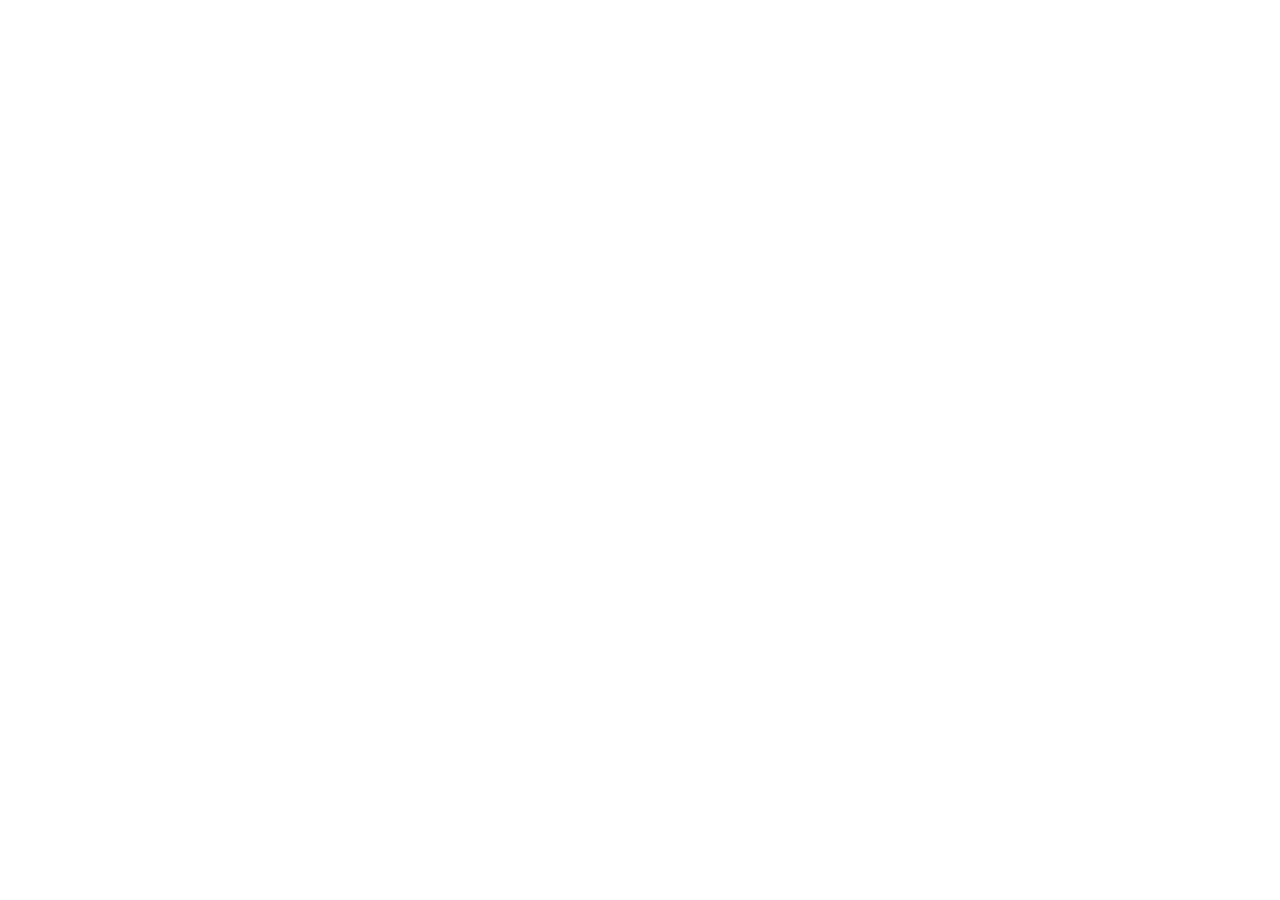
==== index.html @ 175898e0 "Add files via upload" ====
<!DOCTYPE html>
<html lang="en">
<head>
    <meta charset="UTF-8">
    <meta name="viewport" content="width=device-width, initial-scale=1.0">
    <title>Document</title>
    <link rel="stylesheet" href="styles.css">
</head>
<body>
    

    <div class="container">
    <div class="header" >
         <h1><title></h1>
    </div>
    <div class="sidebar">
        <h2>sidebar</h2>
        <ul>
            <li>link1</li>
            <li>link2</li>
        </ul>
    </div>
    <div class="main-content">
        <h2>main content</h2>
        <p>this is the main content</p>
    </div>
    <div class="footer">
        &copy;<a href="httpsbişibişi.com" target="_blank">benim web sitem</a>
    </div>

</body>
</html>
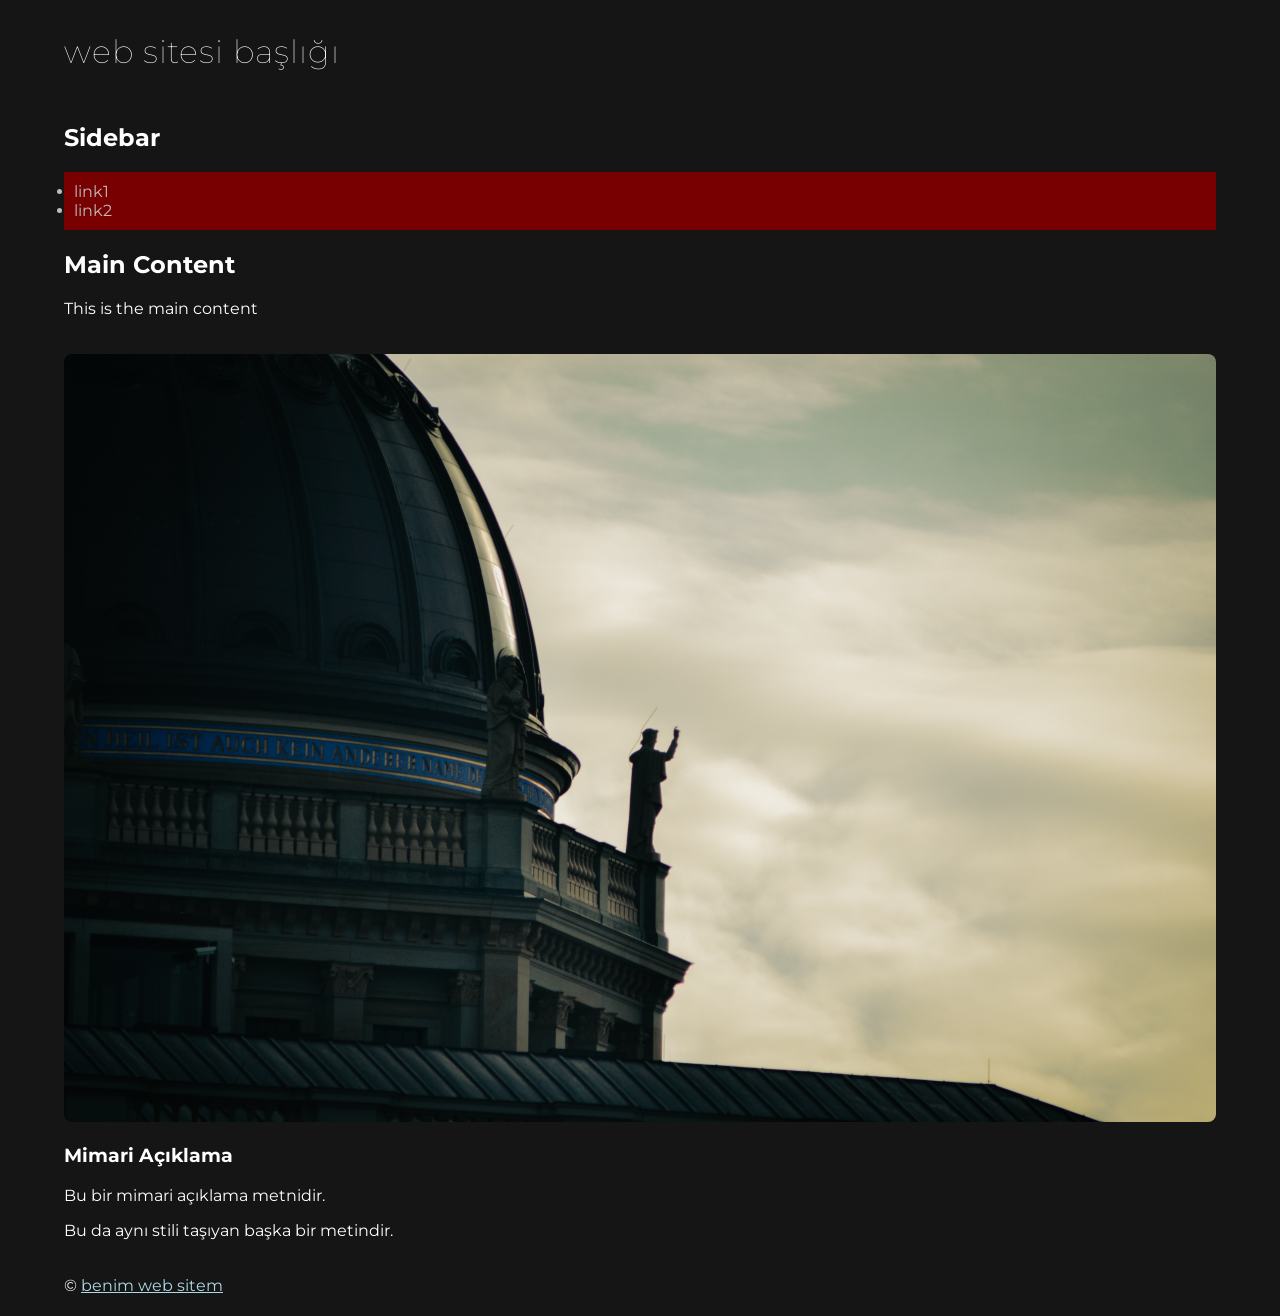
==== commit febefea1: "Add files via upload" ====
--- a/index.html
+++ b/index.html
@@ -3,30 +3,54 @@
 <head>
     <meta charset="UTF-8">
     <meta name="viewport" content="width=device-width, initial-scale=1.0">
-    <title>Document</title>
+    <title>koralp.exe</title>
     <link rel="stylesheet" href="styles.css">
+    <link rel="preconnect" href="https://fonts.googleapis.com">
+<link rel="preconnect" href="https://fonts.gstatic.com" crossorigin>
+<link href="https://fonts.googleapis.com/css2?family=Montserrat:ital,wght@0,100..900;1,100..900&display=swap" rel="stylesheet">
+<link rel="icon" type="image/png" href="favicon.png">
+
 </head>
 <body>
+    <div class="container">
+        <div class="header">
+             <h1>web sitesi başlığı</h1>
+        </div>
+        
+        <div class="sidebar">
+            <h2>Sidebar</h2>
+            <ul>
+                <li>link1</li>
+                <li>link2</li>
+            </ul>
+        </div>
+
+        <div class="main-content">
+            <h2>Main Content</h2>
+            <p>This is the main content</p>
+              
     
+    <img src="berlin.JPG" alt="berlin 2025" class="site-img">
 
-    <div class="container">
-    <div class="header" >
-         <h1><title></h1>
-    </div>
-    <div class="sidebar">
-        <h2>sidebar</h2>
-        <ul>
-            <li>link1</li>
-            <li>link2</li>
-        </ul>
-    </div>
-    <div class="main-content">
-        <h2>main content</h2>
-        <p>this is the main content</p>
-    </div>
-    <div class="footer">
-        &copy;<a href="httpsbişibişi.com" target="_blank">benim web sitem</a>
-    </div>
+         <h3>Mimari Açıklama</h3>
+                <p class="mimari-not">Bu bir mimari açıklama metnidir.</p>
+                <p class="mimari-not">Bu da aynı stili taşıyan başka bir metindir.</p>
 
+        </div>
+
+        <div class="footer">
+            &copy; <a href="https://example.com" target="_blank" style="color: lightblue;">benim web sitem</a>
+        </div>
+        <script>
+        window.onscroll = function() {
+            const header = document.querySelector('.header');
+            if (window.scrollY > 50) { // 50px aşağı inince aktif olur
+                header.classList.add('scrolled');
+            } else {
+                header.classList.remove('scrolled');
+            }
+        };
+    </script>
 </body>
+    </div> </body>
 </html>
--- a/styles.css
+++ b/styles.css
@@ -0,0 +1,53 @@
+/* Genel Sayfa Ayarları */
+body {
+    width: 90%;
+    margin: 0 auto;
+    background-color: rgb(21, 21, 21);
+    color: white; 
+    padding: 1px;
+    font-family: "Montserrat", sans-serif; 
+}
+
+/* Başlık Ayarları - Body dışına, ayrı bir blok olarak yazılmalı */
+
+.header {
+    position: sticky;
+    top: 0;
+    z-index: 1000; /* her şeyin üstünde olmasını sağlıyor */
+    background-color: rgb(21, 21, 21);
+    padding: 10px 0; /* başlığı takip eden arka plandır. İlk değer (10px) üst ve alt boşluğu, ikinci değer (0) yanları belirler */
+}  
+
+.header.scrolled {
+    background-color: rgba(21, 21, 21, 0.6); /* Kaydırınca %60 saydamlık */
+    padding: 10px 0; /* Kaydırınca başlık alanı daralır */
+    backdrop-filter: blur(8px); /* Arkadaki içeriği bulanıklaştırır */
+}
+
+h1 {
+    font-family: "Montserrat", sans-serif;
+    font-weight: 100; 
+    text-transform: lowercase; 
+    letter-spacing: 1px;
+    
+}
+
+/* Liste Ayarları */
+ul { 
+    background-color: rgb(121, 0, 0);
+    color: rgb(188, 188, 188);
+    padding: 10px;
+}
+
+/* Alt Kısım */
+.footer {
+    clear: both; 
+    padding: 20px 0;
+}
+
+.site-img {
+    max-width: 100%; /* Fotoğrafın bulunduğu kutudan taşmasını engeller */
+    height: auto;    /* Oranları korur */
+    margin-top: 20px;
+    border-radius: 8px; /* Köşeleri hafifçe yuvarlar */
+}
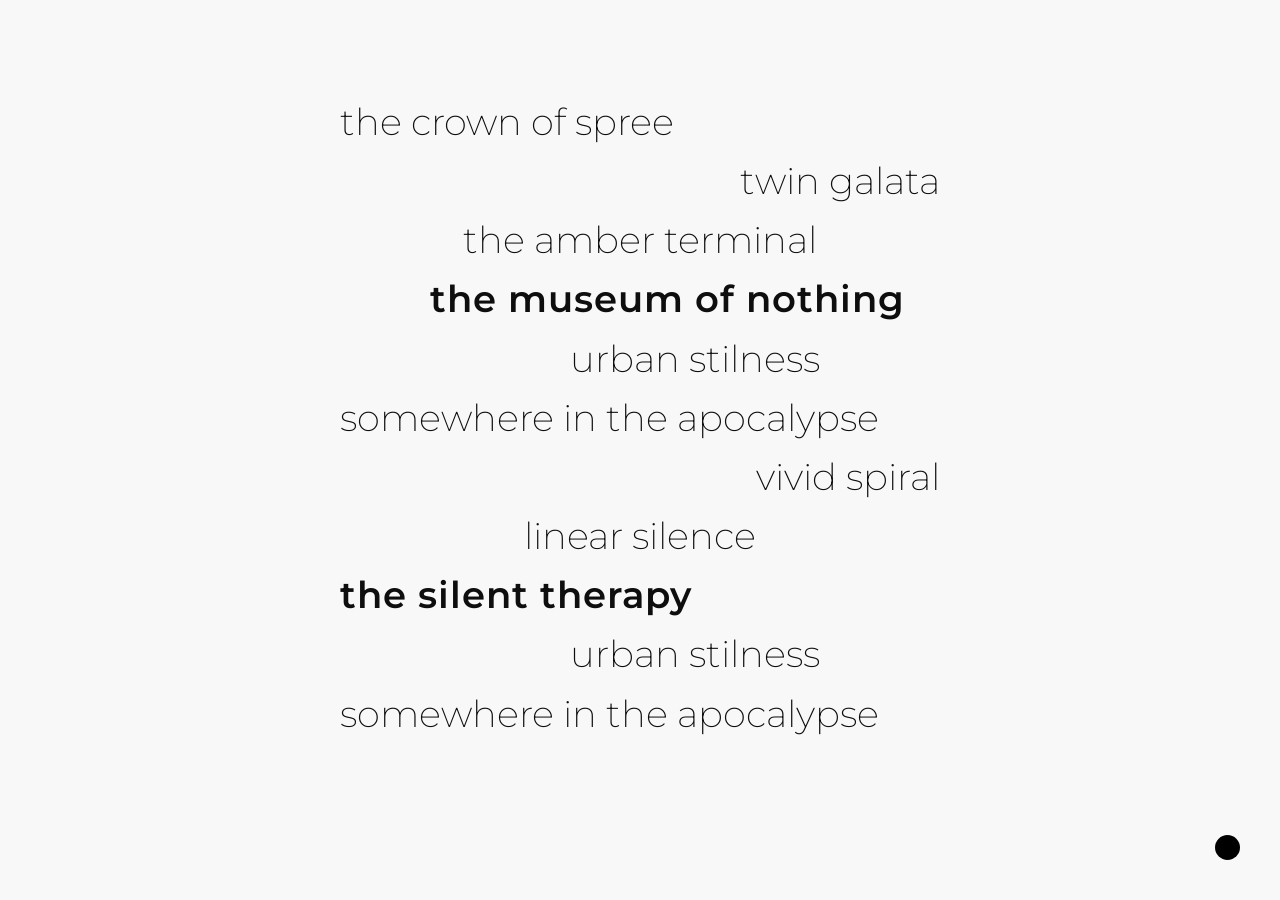
==== commit db054780: "Add files via upload" ====
--- a/index.html
+++ b/index.html
@@ -1,56 +1,85 @@
 <!DOCTYPE html>
-<html lang="en">
+<html lang="tr">
 <head>
     <meta charset="UTF-8">
     <meta name="viewport" content="width=device-width, initial-scale=1.0">
-    <title>koralp.exe</title>
+    <title>koralp</title>
     <link rel="stylesheet" href="styles.css">
     <link rel="preconnect" href="https://fonts.googleapis.com">
-<link rel="preconnect" href="https://fonts.gstatic.com" crossorigin>
-<link href="https://fonts.googleapis.com/css2?family=Montserrat:ital,wght@0,100..900;1,100..900&display=swap" rel="stylesheet">
-<link rel="icon" type="image/png" href="favicon.png">
-
+    <link rel="preconnect" href="https://fonts.gstatic.com" crossorigin>
+    <link href="https://fonts.googleapis.com/css2?family=Montserrat:wght@200;600;800&display=swap" rel="stylesheet">
+    <link rel="icon" type="image/png" href="favicon.png">
 </head>
 <body>
-    <div class="container">
-        <div class="header">
-             <h1>web sitesi başlığı</h1>
+
+    <div class="composition">
+        <p class="pos-left thin" onclick="openImage('berlin.JPG', 'berlin, germany', '2025')">the crown of spree</p>
+        <p class="pos-right thin" onclick="openImage('almostvertical.JPG', 'istanbul, türkiye', '2026')">twin galata</p>
+        <p class="pos-center thin" onclick="openImage('theamberterminal.jpg', 'prague, czechia', '2025')">the amber terminal</p>
+        
+        <p class="pos-indent-1 bold" onclick="openProject(['p4.jpg', 'p7.jpg'], 'the museum of nothing')">the museum of nothing</p>
+    
+        <p class="pos-indent-2 thin" onclick="openImage('urbanstilness.JPG', 'prague, czechia', '2025')">urban stilness</p>
+        <p class="pos-left thin" onclick="openImage('somewhereintheapocalypse.JPG', 'seattle, united states', '2024')">somewhere in the apocalypse</p>
+        <p class="pos-right thin" onclick="openImage('vividspiral.JPG', 'eskişehir, türkiye', '2024')">vivid spiral</p>
+        <p class="pos-center thin" onclick="openImage('linearsilence.JPG', 'seattle, united states', '2024')">linear silence</p>
+
+        <p class="pos-left-1 bold" onclick="openProject(['p4.jpg', 'p7.jpg'], 'the silent therapy')">the silent therapy</p>
+
+        <p class="pos-indent-2 thin" onclick="openImage('urbanstilness.JPG', 'prague, czechia', '2025')">urban stilness</p>
+        <p class="pos-left thin" onclick="openImage('somewhereintheapocalypse.JPG', 'seattle, united states', '2024')">somewhere in the apocalypse</p>
+
+
+    </div>
+
+    <div id="image-overlay" class="overlay" onclick="closeElement(event, 'image-overlay')"></div>
+
+    <div class="dot-trigger" onclick="openPopup()"></div>
+
+    <div id="contact-popup" class="overlay" onclick="closeElement(event, 'contact-popup')">
+        <div class="popup-content">
+            <h3>contact</h3>
+            <p>koralp öztekin</p>
+            <p><a href="mailto:koralpoz@gmail.com">koralpoz@gmail.com</a></p>
         </div>
-        
-        <div class="sidebar">
-            <h2>Sidebar</h2>
-            <ul>
-                <li>link1</li>
-                <li>link2</li>
-            </ul>
-        </div>
+    </div>
 
-        <div class="main-content">
-            <h2>Main Content</h2>
-            <p>This is the main content</p>
-              
-    
-    <img src="berlin.JPG" alt="berlin 2025" class="site-img">
+    <script>
+        function openImage(imgSrc, location, date) {
+            const overlay = document.getElementById('image-overlay');
+            overlay.innerHTML = `
+                <div class="image-wrapper">
+                    <img src="${imgSrc}" id="expanded-img" alt="proje">
+                    <div id="image-info"><i>${location} — ${date}</i></div>
+                </div>
+            `;
+            overlay.style.display = 'flex';
+            document.body.style.overflow = 'hidden';
+        }
 
-         <h3>Mimari Açıklama</h3>
-                <p class="mimari-not">Bu bir mimari açıklama metnidir.</p>
-                <p class="mimari-not">Bu da aynı stili taşıyan başka bir metindir.</p>
+        function openProject(images, title) {
+            const overlay = document.getElementById('image-overlay');
+            overlay.innerHTML = `
+                <div class="project-gallery">
+                    <div class="project-info"><h2>${title}</h2></div>
+                    ${images.map(src => `<img src="${src}">`).join('')}
+                </div>`;
+            overlay.style.display = 'flex';
+            document.body.style.overflow = 'hidden';
+        }
 
-        </div>
+        function openPopup() {
+            document.getElementById('contact-popup').style.display = 'flex';
+        }
 
-        <div class="footer">
-            &copy; <a href="https://example.com" target="_blank" style="color: lightblue;">benim web sitem</a>
-        </div>
-        <script>
-        window.onscroll = function() {
-            const header = document.querySelector('.header');
-            if (window.scrollY > 50) { // 50px aşağı inince aktif olur
-                header.classList.add('scrolled');
-            } else {
-                header.classList.remove('scrolled');
+        function closeElement(event, elementId) {
+            if (event.target.id === elementId || event.target.className === 'project-gallery' || event.target.className === 'image-wrapper') {
+                const overlay = document.getElementById(elementId);
+                overlay.style.display = 'none';
+                document.body.style.overflow = 'auto';
+                overlay.innerHTML = '';
             }
-        };
+        }
     </script>
 </body>
-    </div> </body>
 </html>
--- a/styles.css
+++ b/styles.css
@@ -1,53 +1,163 @@
-/* Genel Sayfa Ayarları */
 body {
-    width: 90%;
-    margin: 0 auto;
-    background-color: rgb(21, 21, 21);
-    color: white; 
-    padding: 1px;
-    font-family: "Montserrat", sans-serif; 
+    background-color: rgb(248, 248, 248);
+    color: rgb(14, 14, 14);
+    font-family: 'Montserrat', sans-serif;
+    margin: 0;
+    overflow-x: hidden;
 }
 
-/* Başlık Ayarları - Body dışına, ayrı bir blok olarak yazılmalı */
-
-.header {
-    position: sticky;
-    top: 0;
-    z-index: 1000; /* her şeyin üstünde olmasını sağlıyor */
-    background-color: rgb(21, 21, 21);
-    padding: 10px 0; /* başlığı takip eden arka plandır. İlk değer (10px) üst ve alt boşluğu, ikinci değer (0) yanları belirler */
-}  
-
-.header.scrolled {
-    background-color: rgba(21, 21, 21, 0.6); /* Kaydırınca %60 saydamlık */
-    padding: 10px 0; /* Kaydırınca başlık alanı daralır */
-    backdrop-filter: blur(8px); /* Arkadaki içeriği bulanıklaştırır */
+.composition {
+    max-width: 600px; 
+    margin: 100px auto; 
+    display: flex;
+    flex-direction: column;
+    gap: 15px;
 }
 
-h1 {
-    font-family: "Montserrat", sans-serif;
-    font-weight: 100; 
-    text-transform: lowercase; 
-    letter-spacing: 1px;
-    
+.composition p {
+    font-size: 2.3rem;
+    cursor: pointer;
+    margin: 0;
+    line-height: 1.2;
+    transition: opacity 0.3s ease;
 }
 
-/* Liste Ayarları */
-ul { 
-    background-color: rgb(121, 0, 0);
-    color: rgb(188, 188, 188);
-    padding: 10px;
+.thin { 
+    font-weight: 200; 
+    text-transform: lowercase; 
 }
 
-/* Alt Kısım */
-.footer {
-    clear: both; 
-    padding: 20px 0;
+.bold { 
+    font-weight: 600; 
+    text-transform: lowercase; 
+    letter-spacing: 1px; 
 }
 
-.site-img {
-    max-width: 100%; /* Fotoğrafın bulunduğu kutudan taşmasını engeller */
-    height: auto;    /* Oranları korur */
-    margin-top: 20px;
-    border-radius: 8px; /* Köşeleri hafifçe yuvarlar */
+.pos-left { text-align: left; }
+.pos-right { text-align: right; }
+.pos-center { text-align: center; }
+.pos-indent-1 { padding-left: 15%; text-align: left; }
+.pos-indent-2 { padding-right: 20%; text-align: right; }
+
+.composition p:hover {
+    opacity: 0.5;
+}
+
+.overlay {
+    display: none;
+    position: fixed;
+    top: 0;
+    left: 0;
+    width: 100%;
+    height: 100%;
+    background-color: rgba(255, 255, 255, 0.98);
+    z-index: 5000;
+    justify-content: center;
+    align-items: center;
+    cursor: url('https://img.icons8.com/ios-glyphs/24/000000/multiply.png') 12 12, auto;
+}
+
+.image-wrapper {
+    display: inline-flex;
+    flex-direction: column;
+    align-items: flex-start;
+    max-width: 85%;
+}
+
+#expanded-img {
+    max-height: 80vh;
+    width: auto;
+    display: block;
+    cursor: default;
+}
+
+#image-info {
+    margin-top: 15px;
+    font-weight: 400;
+    font-size: 0.8rem;
+    letter-spacing: 1px;
+    color: #141414;
+    text-align: left;
+    cursor: default;
+}
+
+.project-gallery {
+    display: flex;
+    flex-direction: column;
+    align-items: center;
+    gap: 80px;
+    width: 100%;
+    height: 100%;
+    overflow-y: auto;
+    padding: 100px 0;
+    cursor: url('https://img.icons8.com/ios-glyphs/24/000000/multiply.png') 12 12, auto;
+}
+
+.project-gallery img {
+    max-width: 70%;
+    height: auto;
+    cursor: default;
+}
+
+.project-info h2 {
+    font-weight: 600;
+    text-transform: lowercase;
+    letter-spacing: 1px;
+    margin-bottom: 20px;
+}
+
+.popup-content {
+    border: 1px solid black;
+    background-color: white;
+    cursor: default;
+    text-align: center;
+    width: 400px;
+    min-height: 250px;
+    padding: 80px;
+    display: flex;
+    flex-direction: column;
+    justify-content: center;
+    align-items: center;
+    gap: 20px;
+}
+
+.popup-content h3 {
+    font-size: 2.4rem;       
+    font-weight: 700;     
+    text-transform: uppercase;
+    margin: 0;
+    letter-spacing: 5px;
+}
+
+.popup-content p {
+    font-size: 1.5rem;     
+    font-weight: 200;    
+    margin: 0;
+    letter-spacing: 2px;
+}
+
+.popup-content p a {
+    color: black;
+    text-decoration: none;
+    transition: opacity 0.3s;
+}
+
+.popup-content p a:hover {
+    opacity: 0.5;
+}
+
+.dot-trigger {
+    position: fixed;
+    bottom: 40px;
+    right: 40px;
+    width: 25px; 
+    height: 25px;
+    background-color: black;
+    border-radius: 50%;
+    cursor: pointer;
+    transition: transform 0.2s ease;
+}
+
+.dot-trigger:hover {
+    transform: scale(1.1);
 }
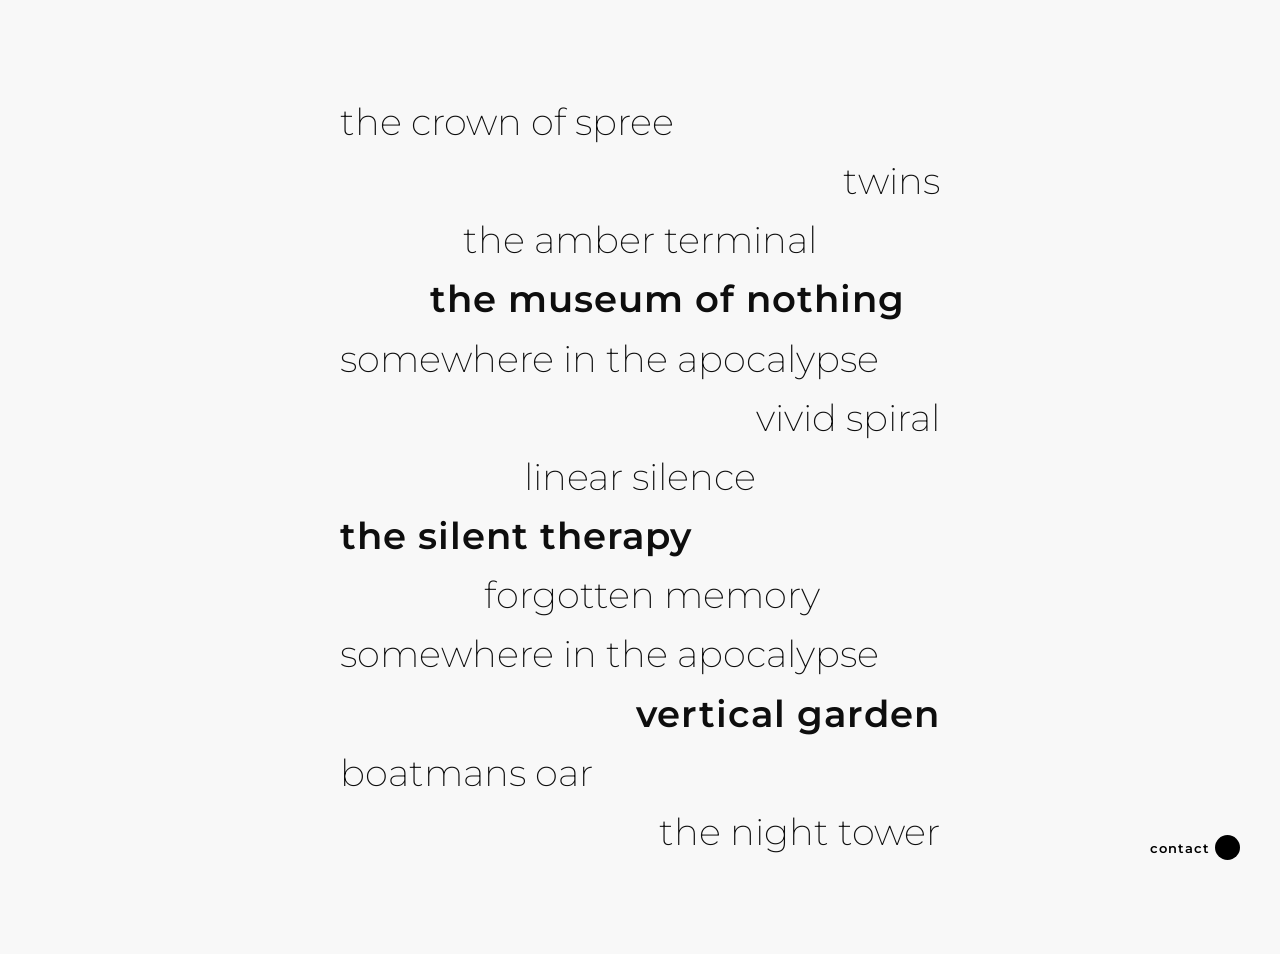
==== commit f2a353c6: "Add files via upload" ====
--- a/index.html
+++ b/index.html
@@ -12,36 +12,46 @@
 </head>
 <body>
 
+    <div id="image-overlay" class="overlay" onclick="closeElement(event, 'image-overlay')"></div>
+
+    <div id="contact-popup" class="overlay" onclick="closeElement(event, 'contact-popup')">
+        <div class="popup-content">
+            <h3>CONTACT</h3>
+            <p>mehmet koralp öztekin</p>
+            <p><a href="mailto:koralpoz@gmail.com">koralpoz@gmail.com</a></p>
+        </div>
+    </div>
+
+    <div class="contact-button-wrapper" onclick="openPopup()">
+    
+        <span class="contact-text">CONTACT</span>
+        <div class="dot-trigger"></div>
+     
+    </div>
+
     <div class="composition">
+        
         <p class="pos-left thin" onclick="openImage('berlin.JPG', 'berlin, germany', '2025')">the crown of spree</p>
-        <p class="pos-right thin" onclick="openImage('almostvertical.JPG', 'istanbul, türkiye', '2026')">twin galata</p>
+        <p class="pos-right thin" onclick="openImage('almostvertical.JPG', 'istanbul, türkiye', '2026')">twins</p>
         <p class="pos-center thin" onclick="openImage('theamberterminal.jpg', 'prague, czechia', '2025')">the amber terminal</p>
         
         <p class="pos-indent-1 bold" onclick="openProject(['p4.jpg', 'p7.jpg'], 'the museum of nothing')">the museum of nothing</p>
     
-        <p class="pos-indent-2 thin" onclick="openImage('urbanstilness.JPG', 'prague, czechia', '2025')">urban stilness</p>
         <p class="pos-left thin" onclick="openImage('somewhereintheapocalypse.JPG', 'seattle, united states', '2024')">somewhere in the apocalypse</p>
         <p class="pos-right thin" onclick="openImage('vividspiral.JPG', 'eskişehir, türkiye', '2024')">vivid spiral</p>
         <p class="pos-center thin" onclick="openImage('linearsilence.JPG', 'seattle, united states', '2024')">linear silence</p>
 
         <p class="pos-left-1 bold" onclick="openProject(['p4.jpg', 'p7.jpg'], 'the silent therapy')">the silent therapy</p>
 
-        <p class="pos-indent-2 thin" onclick="openImage('urbanstilness.JPG', 'prague, czechia', '2025')">urban stilness</p>
+        <p class="pos-indent-2 thin" onclick="openImage('bmo.JPG', 'istanbul, türkiye', '2026')">forgotten memory</p>
         <p class="pos-left thin" onclick="openImage('somewhereintheapocalypse.JPG', 'seattle, united states', '2024')">somewhere in the apocalypse</p>
 
+        <p class="pos-right bold" onclick="openProject(['p4.jpg', 'p7.jpg'], 'vertical garden')">vertical garden</p>
 
-    </div>
+         <p class="pos-left thin" onclick="openImage('boatmansoar.JPG', 'cide, türkiye', '2024')">boatmans oar</p>
+         <p class="pos-right thin" onclick="openImage('nighttower.JPG', 'prague, czechia', '2024')">the night tower</p>
 
-    <div id="image-overlay" class="overlay" onclick="closeElement(event, 'image-overlay')"></div>
 
-    <div class="dot-trigger" onclick="openPopup()"></div>
-
-    <div id="contact-popup" class="overlay" onclick="closeElement(event, 'contact-popup')">
-        <div class="popup-content">
-            <h3>contact</h3>
-            <p>koralp öztekin</p>
-            <p><a href="mailto:koralpoz@gmail.com">koralpoz@gmail.com</a></p>
-        </div>
     </div>
 
     <script>
--- a/styles.css
+++ b/styles.css
@@ -4,6 +4,34 @@
     font-family: 'Montserrat', sans-serif;
     margin: 0;
     overflow-x: hidden;
+}
+
+.contact-button-wrapper {
+    position: fixed;
+    bottom: 44px;
+    right: 70px;
+    display: flex;
+    align-items: center;
+    gap: 10px;
+    cursor: pointer;
+    z-index: 6000;
+}
+
+.contact-text {
+    font-family: 'Montserrat', sans-serif;
+    text-transform: lowercase; 
+    font-weight: 600; 
+    font-size: 0.8rem; 
+    letter-spacing: 1px;
+    color: black;
+}
+
+
+.dot-trigger {
+    width: 10px;
+    height: 10px;
+    background-color: black;
+    border-radius: 50%;
 }
 
 .composition {
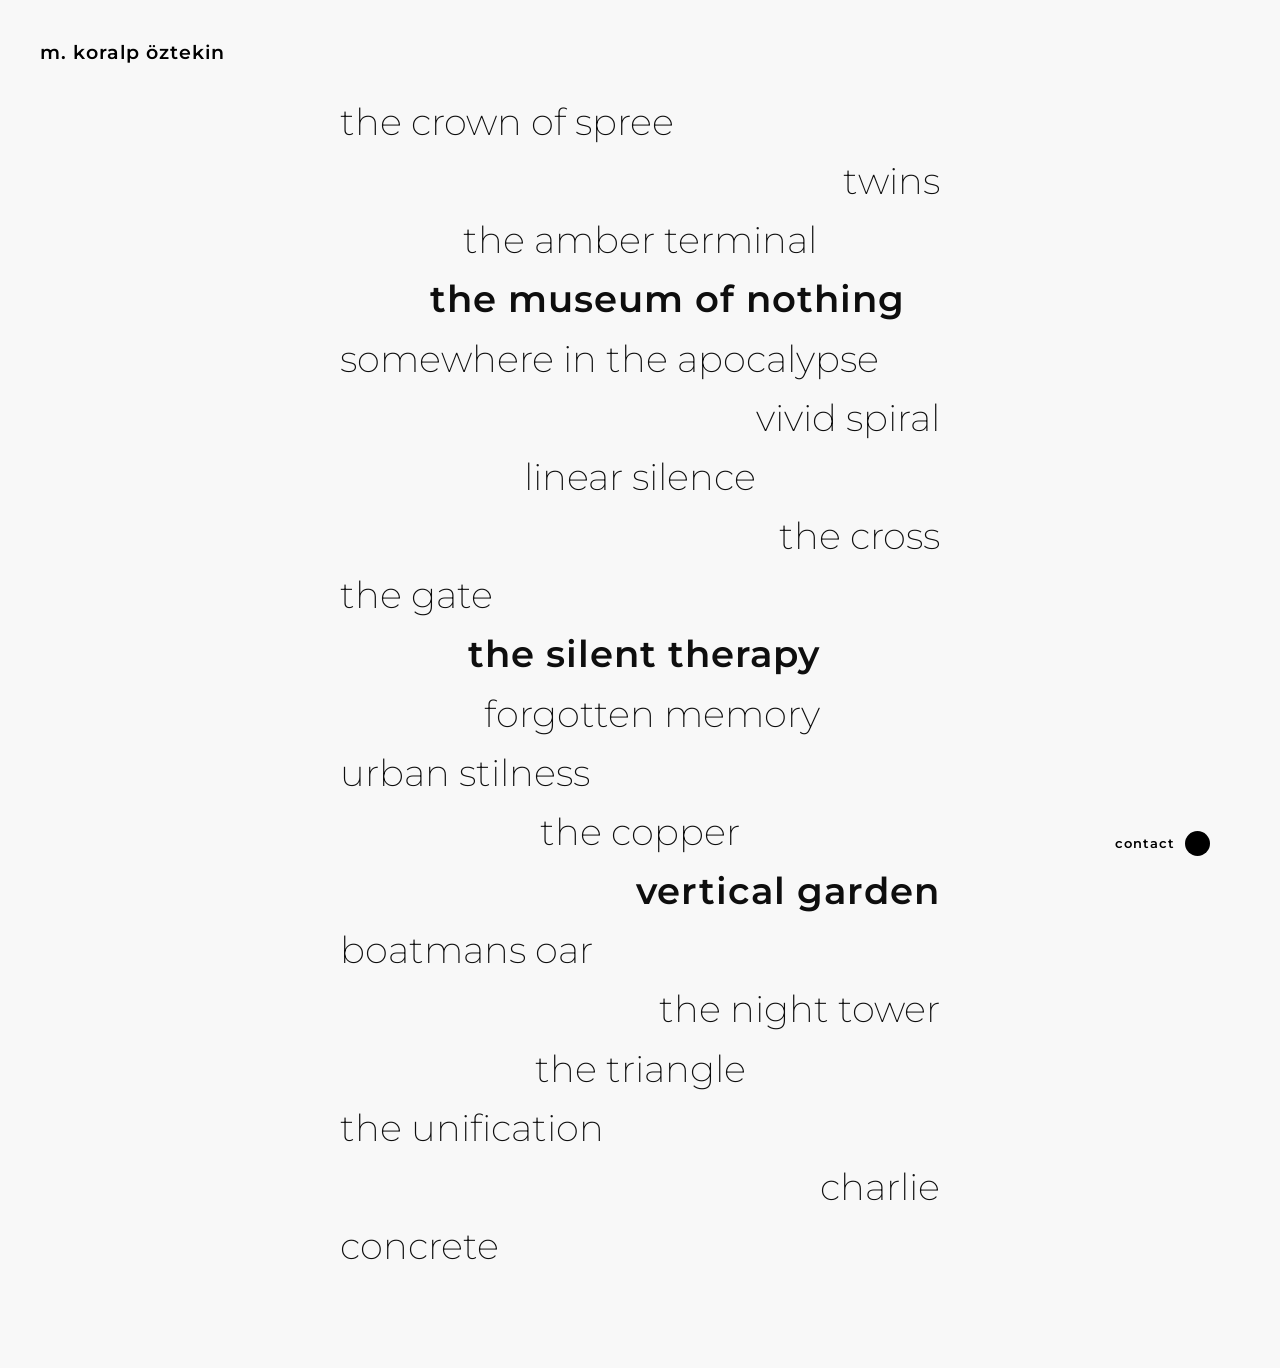
==== commit 7c0355db: "Add files via upload" ====
--- a/index.html
+++ b/index.html
@@ -12,6 +12,17 @@
 </head>
 <body>
 
+    <div id="ui-elements">
+        <div class="side-name" onclick="openAbout()">
+            m. koralp öztekin
+        </div>
+
+        <div class="contact-button-wrapper" onclick="openPopup()">
+            <span class="contact-text">CONTACT</span>
+            <div class="dot-trigger"></div>
+        </div>
+    </div>
+
     <div id="image-overlay" class="overlay" onclick="closeElement(event, 'image-overlay')"></div>
 
     <div id="contact-popup" class="overlay" onclick="closeElement(event, 'contact-popup')">
@@ -22,52 +33,70 @@
         </div>
     </div>
 
-    <div class="contact-button-wrapper" onclick="openPopup()">
-    
-        <span class="contact-text">CONTACT</span>
-        <div class="dot-trigger"></div>
-     
+    <div id="about-popup" class="overlay" onclick="closeElement(event, 'about-popup')">
+        <div class="popup-content">
+            <h3>about</h3>
+            <p>architecture student — msgsü</p>
+            <p>focused on phenomenology & liminality</p>
+            <p>based in istanbul</p>
+        </div>
     </div>
 
     <div class="composition">
-        
         <p class="pos-left thin" onclick="openImage('berlin.JPG', 'berlin, germany', '2025')">the crown of spree</p>
         <p class="pos-right thin" onclick="openImage('almostvertical.JPG', 'istanbul, türkiye', '2026')">twins</p>
         <p class="pos-center thin" onclick="openImage('theamberterminal.jpg', 'prague, czechia', '2025')">the amber terminal</p>
         
-        <p class="pos-indent-1 bold" onclick="openProject(['p4.jpg', 'p7.jpg'], 'the museum of nothing')">the museum of nothing</p>
+        <a href="project.html" style="text-decoration: none; color: inherit;">
+    <p class="pos-indent-1 bold">the museum of nothing</p>
+        </a>
     
         <p class="pos-left thin" onclick="openImage('somewhereintheapocalypse.JPG', 'seattle, united states', '2024')">somewhere in the apocalypse</p>
         <p class="pos-right thin" onclick="openImage('vividspiral.JPG', 'eskişehir, türkiye', '2024')">vivid spiral</p>
         <p class="pos-center thin" onclick="openImage('linearsilence.JPG', 'seattle, united states', '2024')">linear silence</p>
+        <p class="pos-right thin" onclick="openImage('cross.JPG', 'genoa, italy', '2024')">the cross</p>
+        <p class="pos-left thin" onclick="openImage('gate.JPG', 'berlin, germany', '2025')">the gate</p>
 
-        <p class="pos-left-1 bold" onclick="openProject(['p4.jpg', 'p7.jpg'], 'the silent therapy')">the silent therapy</p>
+        <a href="therapy.html" style="text-decoration: none; color: inherit;">
+    <p class="pos-indent-2 bold">the silent therapy</p>
+        </a>
 
         <p class="pos-indent-2 thin" onclick="openImage('bmo.JPG', 'istanbul, türkiye', '2026')">forgotten memory</p>
-        <p class="pos-left thin" onclick="openImage('somewhereintheapocalypse.JPG', 'seattle, united states', '2024')">somewhere in the apocalypse</p>
+        <p class="pos-left thin" onclick="openImage('urbanstilness.JPG', 'prague, czechia', '2024')">urban stilness</p>
+        <p class="pos-center thin" onclick="openImage('copper.JPG', 'berlin, germany', '2025')">the copper</p>
 
-        <p class="pos-right bold" onclick="openProject(['p4.jpg', 'p7.jpg'], 'vertical garden')">vertical garden</p>
+        <a href="garden.html" style="text-decoration: none; color: inherit;">
+    <p class="pos-right bold">vertical garden</p>
+        </a>
 
-         <p class="pos-left thin" onclick="openImage('boatmansoar.JPG', 'cide, türkiye', '2024')">boatmans oar</p>
-         <p class="pos-right thin" onclick="openImage('nighttower.JPG', 'prague, czechia', '2024')">the night tower</p>
-
-
+        <p class="pos-left thin" onclick="openImage('boatmansoar.JPG', 'cide, türkiye', '2024')">boatmans oar</p>
+        <p class="pos-right thin" onclick="openImage('nighttower.JPG', 'prague, czechia', '2024')">the night tower</p>
+        <p class="pos-center thin" onclick="openImage('triangle.JPG', 'istanbul, türkiye', '2025')">the triangle</p>
+        <p class="pos-left thin" onclick="openImage('uni.JPG', 'milano, italy', '2024')">the unification</p>
+        <p class="pos-right thin" onclick="openImage('charlie.JPG', 'berlin, germany', '2025')">charlie</p>
+        <p class="pos-left thin" onclick="openImage('concrete.JPG', 'krakow, poland', '2026')">concrete</p>
+        
     </div>
 
     <script>
+        const ui = document.getElementById('ui-elements');
+
         function openImage(imgSrc, location, date) {
+
+            ui.style.display = 'none';
             const overlay = document.getElementById('image-overlay');
             overlay.innerHTML = `
                 <div class="image-wrapper">
-                    <img src="${imgSrc}" id="expanded-img" alt="proje">
-                    <div id="image-info"><i>${location} — ${date}</i></div>
+                    <img src="${imgSrc}" id="expanded-img" alt="${location}" loading="lazy">
+                  <div id="image-info"><i>${location} — ${date}</i></div>
                 </div>
-            `;
-            overlay.style.display = 'flex';
-            document.body.style.overflow = 'hidden';
+    `;
+    overlay.style.display = 'flex';
+    document.body.style.overflow = 'hidden';
         }
 
         function openProject(images, title) {
+            ui.style.display = 'none';
             const overlay = document.getElementById('image-overlay');
             overlay.innerHTML = `
                 <div class="project-gallery">
@@ -79,15 +108,24 @@
         }
 
         function openPopup() {
+            ui.style.display = 'none';
             document.getElementById('contact-popup').style.display = 'flex';
+        }
+
+        function openAbout() {
+            ui.style.display = 'none';
+            document.getElementById('about-popup').style.display = 'flex';
         }
 
         function closeElement(event, elementId) {
             if (event.target.id === elementId || event.target.className === 'project-gallery' || event.target.className === 'image-wrapper') {
+                ui.style.display = 'block';
                 const overlay = document.getElementById(elementId);
                 overlay.style.display = 'none';
                 document.body.style.overflow = 'auto';
-                overlay.innerHTML = '';
+                if (elementId === 'image-overlay') {
+                    overlay.innerHTML = '';
+                }
             }
         }
     </script>
--- a/styles.css
+++ b/styles.css
@@ -1,9 +1,39 @@
+* {
+    margin: 0;
+    padding: 0;
+    box-sizing: border-box;
+}
+
 body {
     background-color: rgb(248, 248, 248);
     color: rgb(14, 14, 14);
     font-family: 'Montserrat', sans-serif;
     margin: 0;
     overflow-x: hidden;
+}
+
+#ui-elements {
+    display: block;
+}
+
+.side-name {
+    position: fixed;
+    top: 40px;
+    left: 40px;
+    font-family: 'Montserrat', sans-serif;
+    font-weight: 600;
+    font-size: 1.2rem; 
+    letter-spacing: 1px;
+    text-transform: lowercase;
+    z-index: 8000;
+    color: black;
+    cursor: pointer;
+    transition: opacity 0.3s ease;
+    opacity: 1;
+}
+
+.side-name:hover {
+    opacity: 0.3 !important;
 }
 
 .contact-button-wrapper {
@@ -26,12 +56,16 @@
     color: black;
 }
 
-
 .dot-trigger {
-    width: 10px;
-    height: 10px;
+    width: 25px;
+    height: 25px;
     background-color: black;
     border-radius: 50%;
+    transition: transform 0.2s ease;
+}
+
+.contact-button-wrapper:hover .dot-trigger {
+    transform: scale(1.1);
 }
 
 .composition {
@@ -43,11 +77,14 @@
 }
 
 .composition p {
-    font-size: 2.3rem;
     cursor: pointer;
     margin: 0;
     line-height: 1.2;
     transition: opacity 0.3s ease;
+    word-wrap: break-word;
+    overflow-wrap: break-word;
+    max-width: 100%;
+    font-size: clamp(1.5rem, 5vw, 2.3rem);
 }
 
 .thin { 
@@ -82,21 +119,23 @@
     z-index: 5000;
     justify-content: center;
     align-items: center;
-    cursor: url('https://img.icons8.com/ios-glyphs/24/000000/multiply.png') 12 12, auto;
 }
 
 .image-wrapper {
     display: inline-flex;
     flex-direction: column;
-    align-items: flex-start;
-    max-width: 85%;
+    align-items: center;
+    max-width: 90%;
 }
 
 #expanded-img {
     max-height: 80vh;
+    max-width: 100%;
     width: auto;
     display: block;
     cursor: default;
+    object-fit: contain; 
+    background-color: rgba(0,0,0,0.03); 
 }
 
 #image-info {
@@ -118,12 +157,13 @@
     height: 100%;
     overflow-y: auto;
     padding: 100px 0;
-    cursor: url('https://img.icons8.com/ios-glyphs/24/000000/multiply.png') 12 12, auto;
 }
 
 .project-gallery img {
     max-width: 70%;
     height: auto;
+    display: block;
+    object-fit: contain;
     cursor: default;
 }
 
@@ -174,18 +214,74 @@
     opacity: 0.5;
 }
 
-.dot-trigger {
-    position: fixed;
-    bottom: 40px;
-    right: 40px;
-    width: 25px; 
-    height: 25px;
-    background-color: black;
-    border-radius: 50%;
-    cursor: pointer;
-    transition: transform 0.2s ease;
-}
-
-.dot-trigger:hover {
-    transform: scale(1.1);
+.project-page-container {
+    padding: 60px;
+    max-width: 1200px;
+    margin: 0 auto;
+}
+
+.back-button {
+    font-family: 'Montserrat', sans-serif; 
+    font-weight: 600;
+    text-decoration: none;
+    color: black;
+    font-size: 0.9rem;
+    letter-spacing: 1px;
+    transition: opacity 0.3s;
+    display: inline-block;
+    margin-bottom: 30px;
+}
+
+.back-button:hover {
+    opacity: 0.4;
+}
+
+.project-gallery-vertical img {
+    width: 100%;
+    height: auto;
+    margin-bottom: 40px;
+    display: block;
+}
+
+@media screen and (max-width: 768px) {
+    .composition {
+        max-width: 90%; 
+        margin: 60px auto;
+    }
+
+    .side-name {
+        top: 20px;
+        left: 20px;
+        font-size: 1.1rem; 
+    }
+
+    .popup-content {
+        width: 75%; 
+        padding: 40px;
+    }
+
+    .popup-content h3 {
+        font-size: 2rem;
+    }
+
+    .image-wrapper {
+        max-width: 95%; 
+    }
+
+    .contact-button-wrapper {
+        right: 20px;
+        bottom: 20px;
+    }
+}
+
+@media (pointer: fine) {
+    .overlay, .project-gallery {
+        cursor: url('https://img.icons8.com/ios-glyphs/24/000000/multiply.png') 12 12, auto !important;
+    }
+}
+
+@media (pointer: coarse) {
+    .overlay, .project-gallery {
+        cursor: default !important;
+    }
 }
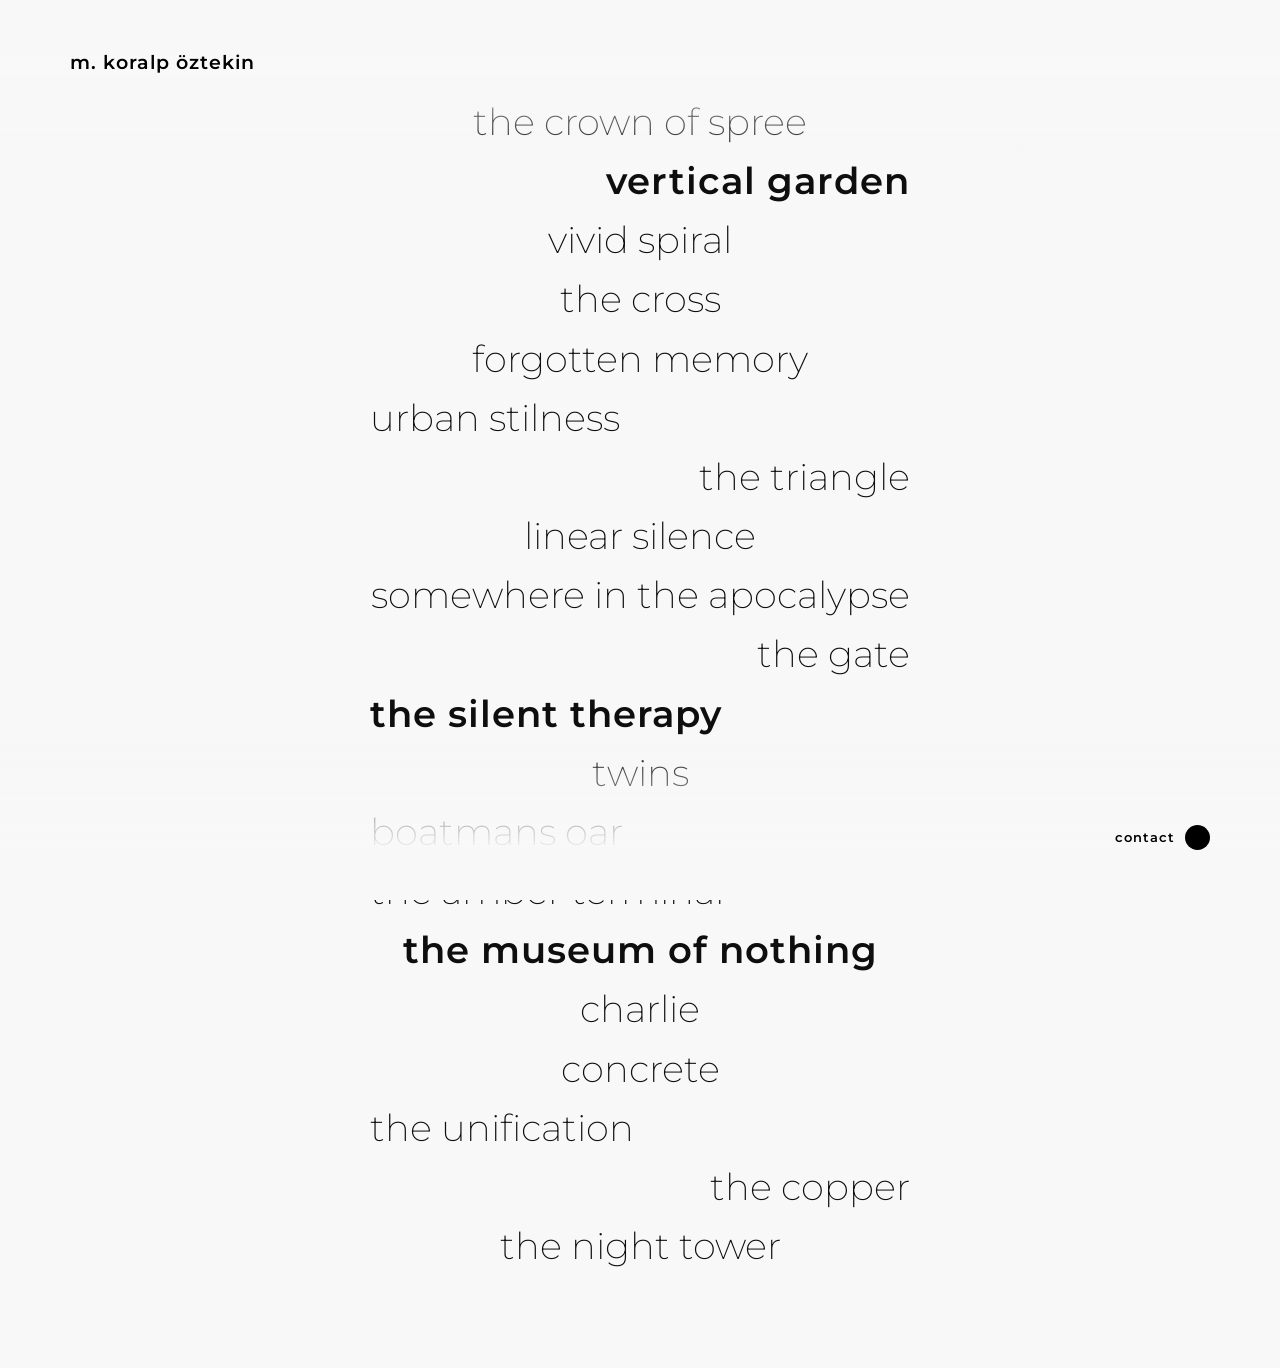
==== commit 5afbd280: "Add files via upload" ====
--- a/index.html
+++ b/index.html
@@ -26,108 +26,146 @@
     <div id="image-overlay" class="overlay" onclick="closeElement(event, 'image-overlay')"></div>
 
     <div id="contact-popup" class="overlay" onclick="closeElement(event, 'contact-popup')">
-        <div class="popup-content">
-            <h3>CONTACT</h3>
-            <p>mehmet koralp öztekin</p>
-            <p><a href="mailto:koralpoz@gmail.com">koralpoz@gmail.com</a></p>
+    <div class="popup-content">
+        <h3>CONTACT</h3>
+        <p>mehmet koralp öztekin</p>
+        <p><a href="mailto:koralpoz@gmail.com">koralpoz@gmail.com</a></p>
+        
+        <div class="social-links">
+            <p><a href="https://www.linkedin.com/in/koralp-öztekin-091b78368" target="_blank" rel="noopener">linkedin</a></p>
+            <p><a href="https://www.instagram.com/koralpoztkn?igsh=MTlwa3o0MGk4ajk0ag%3D%3D&utm_source=qr" target="_blank" rel="noopener">instagram</a></p>
         </div>
     </div>
+</div>
 
     <div id="about-popup" class="overlay" onclick="closeElement(event, 'about-popup')">
-        <div class="popup-content">
-            <h3>about</h3>
-            <p>architecture student — msgsü</p>
-            <p>focused on phenomenology & liminality</p>
-            <p>based in istanbul</p>
-        </div>
+    <div class="popup-content">
+        <h3>about</h3>
+        <p class="about-title">
+            architecture student at 
+            <a href="https://msgsu.edu.tr" target="_blank" rel="noopener">mimar sinan fine arts university</a>
+        </p>
+        <p class="about-loc">based ın ıstanbul</p>
     </div>
+</div>
 
     <div class="composition">
-        <p class="pos-left thin" onclick="openImage('berlin.JPG', 'berlin, germany', '2025')">the crown of spree</p>
-        <p class="pos-right thin" onclick="openImage('almostvertical.JPG', 'istanbul, türkiye', '2026')">twins</p>
+        <p class="pos-left thin" onclick="openImage('berlin.jpg', 'berlin, germany', '2025')">the crown of spree</p>
+        <p class="pos-right thin" onclick="openImage('almostvertical.jpg', 'istanbul, türkiye', '2026')">twins</p>
         <p class="pos-center thin" onclick="openImage('theamberterminal.jpg', 'prague, czechia', '2025')">the amber terminal</p>
         
         <a href="project.html" style="text-decoration: none; color: inherit;">
     <p class="pos-indent-1 bold">the museum of nothing</p>
         </a>
     
-        <p class="pos-left thin" onclick="openImage('somewhereintheapocalypse.JPG', 'seattle, united states', '2024')">somewhere in the apocalypse</p>
-        <p class="pos-right thin" onclick="openImage('vividspiral.JPG', 'eskişehir, türkiye', '2024')">vivid spiral</p>
-        <p class="pos-center thin" onclick="openImage('linearsilence.JPG', 'seattle, united states', '2024')">linear silence</p>
-        <p class="pos-right thin" onclick="openImage('cross.JPG', 'genoa, italy', '2024')">the cross</p>
-        <p class="pos-left thin" onclick="openImage('gate.JPG', 'berlin, germany', '2025')">the gate</p>
+        <p class="pos-left thin" onclick="openImage('somewhereintheapocalypse.jpg', 'seattle, united states', '2024')">somewhere in the apocalypse</p>
+        <p class="pos-right thin" onclick="openImage('vividspiral.jpg', 'eskişehir, türkiye', '2024')">vivid spiral</p>
+        <p class="pos-center thin" onclick="openImage('linearsilence.jpg', 'seattle, united states', '2024')">linear silence</p>
+        <p class="pos-right thin" onclick="openImage('cross.jpg', 'genoa, italy', '2024')">the cross</p>
+        <p class="pos-left thin" onclick="openImage('gate.jpg', 'berlin, germany', '2025')">the gate</p>
 
         <a href="therapy.html" style="text-decoration: none; color: inherit;">
     <p class="pos-indent-2 bold">the silent therapy</p>
         </a>
 
-        <p class="pos-indent-2 thin" onclick="openImage('bmo.JPG', 'istanbul, türkiye', '2026')">forgotten memory</p>
-        <p class="pos-left thin" onclick="openImage('urbanstilness.JPG', 'prague, czechia', '2024')">urban stilness</p>
-        <p class="pos-center thin" onclick="openImage('copper.JPG', 'berlin, germany', '2025')">the copper</p>
+        <p class="pos-indent-2 thin" onclick="openImage('bmo.jpg', 'istanbul, türkiye', '2026')">forgotten memory</p>
+        <p class="pos-left thin" onclick="openImage('urbanstilness.jpg', 'prague, czechia', '2024')">urban stilness</p>
+        <p class="pos-center thin" onclick="openImage('copper.jpg', 'berlin, germany', '2025')">the copper</p>
 
         <a href="garden.html" style="text-decoration: none; color: inherit;">
     <p class="pos-right bold">vertical garden</p>
         </a>
 
-        <p class="pos-left thin" onclick="openImage('boatmansoar.JPG', 'cide, türkiye', '2024')">boatmans oar</p>
-        <p class="pos-right thin" onclick="openImage('nighttower.JPG', 'prague, czechia', '2024')">the night tower</p>
-        <p class="pos-center thin" onclick="openImage('triangle.JPG', 'istanbul, türkiye', '2025')">the triangle</p>
-        <p class="pos-left thin" onclick="openImage('uni.JPG', 'milano, italy', '2024')">the unification</p>
-        <p class="pos-right thin" onclick="openImage('charlie.JPG', 'berlin, germany', '2025')">charlie</p>
-        <p class="pos-left thin" onclick="openImage('concrete.JPG', 'krakow, poland', '2026')">concrete</p>
+        <p class="pos-left thin" onclick="openImage('boatmansoar.jpg', 'cide, türkiye', '2024')">boatmans oar</p>
+        <p class="pos-right thin" onclick="openImage('nighttower.jpg', 'prague, czechia', '2024')">the night tower</p>
+        <p class="pos-center thin" onclick="openImage('triangle.jpg', 'istanbul, türkiye', '2025')">the triangle</p>
+        <p class="pos-left thin" onclick="openImage('uni.jpg', 'milano, italy', '2024')">the unification</p>
+        <p class="pos-right thin" onclick="openImage('charlie.jpg', 'berlin, germany', '2025')">charlie</p>
+        <p class="pos-left thin" onclick="openImage('concrete.jpg', 'krakow, poland', '2026')">concrete</p>
         
     </div>
 
-    <script>
-        const ui = document.getElementById('ui-elements');
+<script>
+    const ui = document.getElementById('ui-elements');
 
-        function openImage(imgSrc, location, date) {
-
-            ui.style.display = 'none';
-            const overlay = document.getElementById('image-overlay');
-            overlay.innerHTML = `
-                <div class="image-wrapper">
-                    <img src="${imgSrc}" id="expanded-img" alt="${location}" loading="lazy">
-                  <div id="image-info"><i>${location} — ${date}</i></div>
-                </div>
+    function openImage(imgSrc, location, date) {
+    ui.style.display = 'none';
+    const overlay = document.getElementById('image-overlay');
+    
+    overlay.innerHTML = `
+        <div class="image-wrapper">
+            <img src="./${imgSrc}" id="expanded-img" alt="${location}" loading="lazy">
+            <div id="image-info"><i>${location} — ${date}</i></div>
+        </div>
     `;
     overlay.style.display = 'flex';
     document.body.style.overflow = 'hidden';
-        }
 
-        function openProject(images, title) {
-            ui.style.display = 'none';
-            const overlay = document.getElementById('image-overlay');
-            overlay.innerHTML = `
-                <div class="project-gallery">
-                    <div class="project-info"><h2>${title}</h2></div>
-                    ${images.map(src => `<img src="${src}">`).join('')}
-                </div>`;
-            overlay.style.display = 'flex';
-            document.body.style.overflow = 'hidden';
-        }
+    if (window.event && window.event.currentTarget) {
+        window.event.currentTarget.classList.add('visited-item');
+    }
 
-        function openPopup() {
-            ui.style.display = 'none';
-            document.getElementById('contact-popup').style.display = 'flex';
-        }
+    shuffleAndRandomize(); 
+}
 
-        function openAbout() {
-            ui.style.display = 'none';
-            document.getElementById('about-popup').style.display = 'flex';
-        }
+    function openPopup() {
+        ui.style.display = 'none';
+        document.getElementById('contact-popup').style.display = 'flex';
+    }
 
-        function closeElement(event, elementId) {
-            if (event.target.id === elementId || event.target.className === 'project-gallery' || event.target.className === 'image-wrapper') {
-                ui.style.display = 'block';
-                const overlay = document.getElementById(elementId);
-                overlay.style.display = 'none';
-                document.body.style.overflow = 'auto';
-                if (elementId === 'image-overlay') {
-                    overlay.innerHTML = '';
-                }
+    function openAbout() {
+        ui.style.display = 'none';
+        document.getElementById('about-popup').style.display = 'flex';
+    }
+
+    function closeElement(event, elementId) {
+        if (event.target.id === elementId || event.target.className === 'project-gallery' || event.target.className === 'image-wrapper') {
+            ui.style.display = 'block';
+            const overlay = document.getElementById(elementId);
+            overlay.style.display = 'none';
+            
+            document.body.style.overflow = '';
+            document.documentElement.style.overflow = ''; 
+            
+            if (elementId === 'image-overlay') {
+                overlay.innerHTML = '';
             }
         }
-    </script>
+    }
+
+    function shuffleAndRandomize() {
+    const container = document.querySelector('.composition');
+    if (!container) return;
+
+    const items = Array.from(container.children);
+    
+    const positions = ['random-left', 'random-center', 'random-right'];
+
+    for (let i = items.length - 1; i > 0; i--) {
+        const j = Math.floor(Math.random() * (i + 1));
+        [items[i], items[j]] = [items[j], items[i]];
+    }
+
+    items.forEach(item => {
+        const targetElement = item.tagName === 'A' ? item.querySelector('p') : item;
+
+        if (targetElement) {
+            targetElement.classList.remove('pos-left', 'pos-right', 'pos-center', 'pos-indent-1', 'pos-indent-2', 'random-left', 'random-center', 'random-right');
+            
+            const randomPos = positions[Math.floor(Math.random() * positions.length)];
+            targetElement.classList.add(randomPos);
+        }
+        container.appendChild(item);
+
+        });
+    }
+
+    window.addEventListener('DOMContentLoaded', shuffleAndRandomize);
+    window.addEventListener('pageshow', function(event) {
+        if (event.persisted) {
+            shuffleAndRandomize();
+        }
+    });
+</script>
 </body>
 </html>
--- a/styles.css
+++ b/styles.css
@@ -2,6 +2,17 @@
     margin: 0;
     padding: 0;
     box-sizing: border-box;
+    -ms-overflow-style: none;
+    scrollbar-width: none;
+}
+
+*::-webkit-scrollbar {
+    display: none;
+    width: 0;
+}
+
+body, .side-name, .contact-text {
+    font-family: 'Montserrat', -apple-system, BlinkMacSystemFont, "Segoe UI", Helvetica, Arial, sans-serif;
 }
 
 body {
@@ -18,8 +29,9 @@
 
 .side-name {
     position: fixed;
-    top: 40px;
-    left: 40px;
+    top: 50px;
+    left: 70px;
+    width: max-content; 
     font-family: 'Montserrat', sans-serif;
     font-weight: 600;
     font-size: 1.2rem; 
@@ -30,6 +42,11 @@
     cursor: pointer;
     transition: opacity 0.3s ease;
     opacity: 1;
+    -webkit-font-smoothing: antialiased;
+    -moz-osx-font-smoothing: grayscale;
+    user-select: none; 
+    -webkit-user-select: none;
+    pointer-events: auto; 
 }
 
 .side-name:hover {
@@ -38,13 +55,13 @@
 
 .contact-button-wrapper {
     position: fixed;
-    bottom: 44px;
+    bottom: 50px;
     right: 70px;
     display: flex;
     align-items: center;
     gap: 10px;
     cursor: pointer;
-    z-index: 6000;
+    z-index: 8000;
 }
 
 .contact-text {
@@ -131,11 +148,10 @@
 #expanded-img {
     max-height: 80vh;
     max-width: 100%;
-    width: auto;
+    width: auto !important; 
+    height: auto !important; 
     display: block;
-    cursor: default;
-    object-fit: contain; 
-    background-color: rgba(0,0,0,0.03); 
+    object-fit: contain;
 }
 
 #image-info {
@@ -243,37 +259,6 @@
     display: block;
 }
 
-@media screen and (max-width: 768px) {
-    .composition {
-        max-width: 90%; 
-        margin: 60px auto;
-    }
-
-    .side-name {
-        top: 20px;
-        left: 20px;
-        font-size: 1.1rem; 
-    }
-
-    .popup-content {
-        width: 75%; 
-        padding: 40px;
-    }
-
-    .popup-content h3 {
-        font-size: 2rem;
-    }
-
-    .image-wrapper {
-        max-width: 95%; 
-    }
-
-    .contact-button-wrapper {
-        right: 20px;
-        bottom: 20px;
-    }
-}
-
 @media (pointer: fine) {
     .overlay, .project-gallery {
         cursor: url('https://img.icons8.com/ios-glyphs/24/000000/multiply.png') 12 12, auto !important;
@@ -284,4 +269,290 @@
     .overlay, .project-gallery {
         cursor: default !important;
     }
+}
+
+.random-left { text-align: left !important; padding-left: 5%; }
+.random-center { text-align: center !important; }
+.random-right { text-align: right !important; padding-right: 5%; }
+
+.composition a {
+    display: block;
+    width: 100%;
+    text-decoration: none;
+}
+
+.visited-item {
+    text-decoration: line-through !important;
+    text-decoration-thickness: 1px !important;
+    opacity: 0.4 !important; 
+}
+
+.social-links {
+    margin-top: 15px; 
+    display: flex;
+    gap: 25px;
+}
+
+.social-links p a {
+    font-size: 1.1rem;
+    font-weight: 200; 
+    text-transform: lowercase; 
+    border-bottom: 1px solid transparent;
+    transition: all 0.3s ease;
+}
+
+.social-links p a:hover {
+    opacity: 1; 
+    border-bottom: 1px solid black; 
+}
+
+.about-title {
+    font-size: 1.3rem !important;
+    font-weight: 200 !important;
+    line-height: 1.5;
+    max-width: 450px;
+    text-align: center;
+}
+
+.about-title a {
+    color: black;
+    font-weight: 600; 
+    text-decoration: none;
+    border-bottom: 1px solid black;
+    transition: opacity 0.3s ease;
+}
+
+.about-title a:hover {
+    opacity: 0.4;
+}
+
+.about-loc {
+    font-size: 0.9rem !important;
+    letter-spacing: 3px !important;
+    text-transform: uppercase;
+    margin-top: 10px !important;
+}
+
+/* ========================================== */
+/* DESKTOP FADE ŞERİTLER */
+/* ========================================== */
+body::before {
+    content: '';
+    position: fixed;
+    top: 0;
+    left: 0;
+    width: 100%;
+    height: 160px;
+    background: linear-gradient(to bottom, rgb(248, 248, 248) 30%, rgba(248, 248, 248, 0) 100%);
+    z-index: 7500;
+    pointer-events: none;
+}
+
+body::after {
+    content: '';
+    position: fixed;
+    bottom: 0;
+    left: 0;
+    width: 100%;
+    height: 160px;
+    background: linear-gradient(to top, rgb(248, 248, 248) 30%, rgba(248, 248, 248, 0) 100%);
+    z-index: 7500;
+    pointer-events: none;
+}
+
+/* ========================================== */
+/* MOBİL */
+/* ========================================== */
+@media screen and (max-width: 768px) {
+
+    body {
+        overflow-x: hidden;
+    }
+
+    /* Ad: fixed sol üst, küçük — içerikle çakışmaz */
+    .side-name {
+        position: fixed;
+        top: 20px;
+        left: 20px;
+        font-size: 0.9rem;
+        letter-spacing: 1px;
+        line-height: 1.3;
+        max-width: 160px;
+        width: auto;
+        text-align: left;
+        z-index: 9000;
+        margin: 0;
+    }
+
+    /* Contact: fixed sağ alt, küçük */
+    .contact-button-wrapper {
+        position: fixed;
+        right: 20px;
+        bottom: 20px;
+        gap: 8px;
+    }
+
+    .contact-text {
+        font-size: 0.75rem;
+        letter-spacing: 1px;
+    }
+
+    .dot-trigger {
+        width: 22px;
+        height: 22px;
+    }
+
+    /* Composition: üstte az boşluk bırak, yazılar rastgele dağılır */
+    .composition {
+        max-width: 90%;
+        margin: 50px auto 80px auto;
+        gap: 18px;
+    }
+
+    .composition p {
+        font-size: clamp(1.1rem, 5.5vw, 1.6rem);
+        line-height: 1.25;
+        padding: 0 5px;
+    }
+
+    /* Pozisyon sınıfları korunur — shuffleAndRandomize çalışmaya devam eder */
+    .random-left, .pos-left, .pos-indent-1 {
+        text-align: left !important;
+        padding-left: 2% !important;
+        padding-right: 0 !important;
+    }
+
+    .random-right, .pos-right, .pos-indent-2 {
+        text-align: right !important;
+        padding-right: 2% !important;
+        padding-left: 0 !important;
+    }
+
+    .random-center, .pos-center {
+        text-align: center !important;
+        padding-left: 0 !important;
+        padding-right: 0 !important;
+    }
+
+    /* Popup */
+    .popup-content {
+        width: 88%;
+        min-height: auto;
+        padding: 35px 20px;
+        gap: 15px;
+    }
+
+    .popup-content h3 {
+        font-size: 1.8rem;
+        letter-spacing: 3px;
+    }
+
+    .popup-content p {
+        font-size: 1rem;
+        letter-spacing: 1px;
+    }
+
+    .about-title {
+        font-size: 1rem !important;
+    }
+
+    .about-loc {
+        font-size: 0.8rem !important;
+        letter-spacing: 2px !important;
+    }
+
+    /* Fotoğraf overlay */
+    .image-wrapper {
+        max-width: 95%;
+    }
+
+    #expanded-img {
+        max-height: 75vh;
+    }
+
+    #image-info {
+        font-size: 0.7rem;
+        text-align: center;
+    }
+
+    .project-gallery img {
+        max-width: 95%;
+    }
+}
+@media screen and (max-width: 768px) {
+
+    /* Scrollbar gizle */
+    * {
+        -ms-overflow-style: none;
+        scrollbar-width: none;
+    }
+    *::-webkit-scrollbar {
+        display: none;
+        width: 0;
+    }
+
+    /* Üst fade şerit */
+    body::before {
+        content: '';
+        position: fixed;
+        top: 0;
+        left: 0;
+        width: 100%;
+        height: 110px;
+        background: linear-gradient(to bottom, rgb(248, 248, 248) 27%, rgba(248, 248, 248, 0) 100%);
+        z-index: 8500;
+        pointer-events: none;
+    }
+
+    /* Alt fade şerit */
+    body::after {
+        content: '';
+        position: fixed;
+        bottom: 0;
+        left: 0;
+        width: 100%;
+        height: 110px;
+        background: linear-gradient(to top, rgb(248, 248, 248) 27%, rgba(248, 248, 248, 0) 100%);
+        z-index: 8500;
+        pointer-events: none;
+    }
+
+    /* Contact şeridin üstünde, kenar boşluğu ad ile aynı */
+    .contact-button-wrapper {
+        z-index: 9500;
+        right: 12px;
+        bottom: 20px;
+    }
+
+    /* Yazılar kenarlardan uzak */
+    .random-left, .pos-left, .pos-indent-1 {
+        text-align: left !important;
+        padding-left: 15% !important;
+        padding-right: 0 !important;
+    }
+
+    .random-right, .pos-right, .pos-indent-2 {
+        text-align: right !important;
+        padding-right: 15% !important;
+        padding-left: 0 !important;
+    }
+
+    /* Yazı boyutu */
+    .composition p {
+        font-size: clamp(1.03rem, 5.1vw, 1.5rem);
+    }
+
+    /* Ad ve contact boyutları */
+    .side-name {
+        font-size: 0.72rem;
+    }
+
+    .contact-text {
+        font-size: 0.6rem;
+    }
+
+    .dot-trigger {
+        width: 18px;
+        height: 18px;
+    }
 }
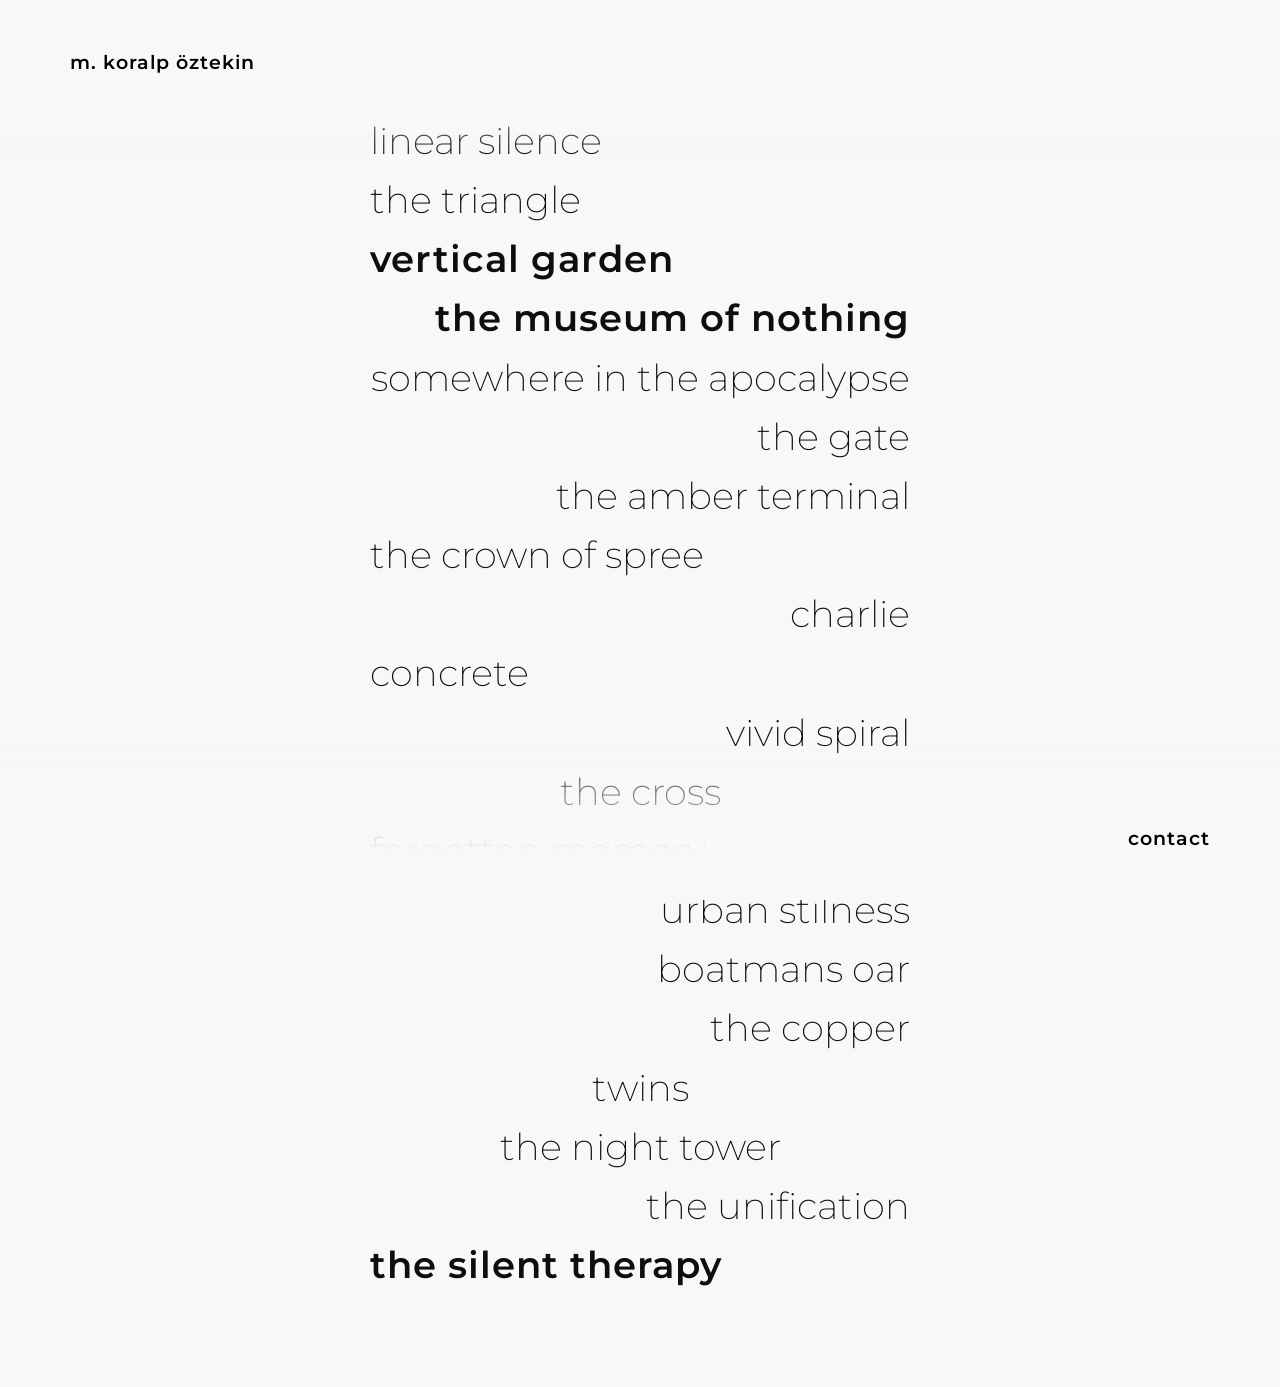
==== commit a6f0d6c3: "Add files via upload" ====
--- a/index.html
+++ b/index.html
@@ -18,9 +18,9 @@
         </div>
 
         <div class="contact-button-wrapper" onclick="openPopup()">
-            <span class="contact-text">CONTACT</span>
-            <div class="dot-trigger"></div>
-        </div>
+    <span class="contact-text">CONTACT</span>
+    <img src="https://img.icons8.com/ios-glyphs/24/000000/multiply.png" class="x-trigger" alt="open contact">
+</div>
     </div>
 
     <div id="image-overlay" class="overlay" onclick="closeElement(event, 'image-overlay')"></div>
--- a/styles.css
+++ b/styles.css
@@ -37,7 +37,7 @@
     font-size: 1.2rem; 
     letter-spacing: 1px;
     text-transform: lowercase;
-    z-index: 8000;
+    z-index: 10;
     color: black;
     cursor: pointer;
     transition: opacity 0.3s ease;
@@ -53,36 +53,28 @@
     opacity: 0.3 !important;
 }
 
-.contact-button-wrapper {
+.contact-text {
     position: fixed;
     bottom: 50px;
     right: 70px;
-    display: flex;
-    align-items: center;
-    gap: 10px;
+    font-family: 'Montserrat', sans-serif;
+    font-weight: 600;
+    font-size: 1.2rem;
+    letter-spacing: 1px;
+    text-transform: lowercase;
+    color: black;
     cursor: pointer;
-    z-index: 8000;
-}
-
-.contact-text {
-    font-family: 'Montserrat', sans-serif;
-    text-transform: lowercase; 
-    font-weight: 600; 
-    font-size: 0.8rem; 
-    letter-spacing: 1px;
-    color: black;
-}
-
-.dot-trigger {
-    width: 25px;
-    height: 25px;
-    background-color: black;
-    border-radius: 50%;
-    transition: transform 0.2s ease;
-}
-
-.contact-button-wrapper:hover .dot-trigger {
-    transform: scale(1.1);
+    transition: opacity 0.3s ease;
+    opacity: 1;
+    z-index: 10;
+    user-select: none;
+    -webkit-user-select: none;
+    -webkit-font-smoothing: antialiased;
+    -moz-osx-font-smoothing: grayscale;
+}
+
+.contact-text:hover {
+    opacity: 0.3;
 }
 
 .composition {
@@ -91,6 +83,30 @@
     display: flex;
     flex-direction: column;
     gap: 15px;
+}
+
+.composition::before {
+    content: '';
+    position: fixed;
+    top: 0;
+    left: 0;
+    width: 100%;
+    height: 160px;
+    background: linear-gradient(to bottom, rgb(248, 248, 248) 30%, rgba(248, 248, 248, 0) 100%);
+    z-index: 5;
+    pointer-events: none;
+}
+
+.composition::after {
+    content: '';
+    position: fixed;
+    bottom: 0;
+    left: 0;
+    width: 100%;
+    height: 160px;
+    background: linear-gradient(to top, rgb(248, 248, 248) 30%, rgba(248, 248, 248, 0) 100%);
+    z-index: 5;
+    pointer-events: none;
 }
 
 .composition p {
@@ -132,8 +148,8 @@
     left: 0;
     width: 100%;
     height: 100%;
-    background-color: rgba(255, 255, 255, 0.98);
-    z-index: 5000;
+    background-color: rgb(255, 255, 255); /* Arkadaki şeritlerin gözükmemesi için tam opak beyaz yapıldı */
+    z-index: 9999;
     justify-content: center;
     align-items: center;
 }
@@ -333,76 +349,44 @@
     margin-top: 10px !important;
 }
 
-/* ========================================== */
-/* DESKTOP FADE ŞERİTLER */
-/* ========================================== */
-body::before {
-    content: '';
-    position: fixed;
-    top: 0;
-    left: 0;
-    width: 100%;
-    height: 160px;
-    background: linear-gradient(to bottom, rgb(248, 248, 248) 30%, rgba(248, 248, 248, 0) 100%);
-    z-index: 7500;
-    pointer-events: none;
-}
-
-body::after {
-    content: '';
-    position: fixed;
-    bottom: 0;
-    left: 0;
-    width: 100%;
-    height: 160px;
-    background: linear-gradient(to top, rgb(248, 248, 248) 30%, rgba(248, 248, 248, 0) 100%);
-    z-index: 7500;
-    pointer-events: none;
-}
-
-/* ========================================== */
-/* MOBİL */
-/* ========================================== */
+
 @media screen and (max-width: 768px) {
-
     body {
         overflow-x: hidden;
     }
 
-    /* Ad: fixed sol üst, küçük — içerikle çakışmaz */
+    .composition::before {
+        height: 110px;
+        background: linear-gradient(to bottom, rgb(248, 248, 248) 27%, rgba(248, 248, 248, 0) 100%);
+        z-index: 5;
+    }
+
+    .composition::after {
+        height: 110px;
+        background: linear-gradient(to top, rgb(248, 248, 248) 27%, rgba(248, 248, 248, 0) 100%);
+        z-index: 5;
+    }
+
     .side-name {
         position: fixed;
         top: 20px;
         left: 20px;
-        font-size: 0.9rem;
+        font-size: 0.72rem;
         letter-spacing: 1px;
         line-height: 1.3;
         max-width: 160px;
         width: auto;
         text-align: left;
-        z-index: 9000;
+        z-index: 10;
         margin: 0;
     }
 
-    /* Contact: fixed sağ alt, küçük */
-    .contact-button-wrapper {
-        position: fixed;
+    .contact-text {
+        font-size: 0.72rem;
         right: 20px;
         bottom: 20px;
-        gap: 8px;
-    }
-
-    .contact-text {
-        font-size: 0.75rem;
-        letter-spacing: 1px;
-    }
-
-    .dot-trigger {
-        width: 22px;
-        height: 22px;
-    }
-
-    /* Composition: üstte az boşluk bırak, yazılar rastgele dağılır */
+    }
+
     .composition {
         max-width: 90%;
         margin: 50px auto 80px auto;
@@ -410,21 +394,19 @@
     }
 
     .composition p {
-        font-size: clamp(1.1rem, 5.5vw, 1.6rem);
+        font-size: clamp(1.03rem, 5.1vw, 1.5rem);
         line-height: 1.25;
-        padding: 0 5px;
-    }
-
-    /* Pozisyon sınıfları korunur — shuffleAndRandomize çalışmaya devam eder */
+    }
+
     .random-left, .pos-left, .pos-indent-1 {
         text-align: left !important;
-        padding-left: 2% !important;
+        padding-left: 15% !important;
         padding-right: 0 !important;
     }
 
     .random-right, .pos-right, .pos-indent-2 {
         text-align: right !important;
-        padding-right: 2% !important;
+        padding-right: 15% !important;
         padding-left: 0 !important;
     }
 
@@ -434,7 +416,6 @@
         padding-right: 0 !important;
     }
 
-    /* Popup */
     .popup-content {
         width: 88%;
         min-height: auto;
@@ -461,7 +442,6 @@
         letter-spacing: 2px !important;
     }
 
-    /* Fotoğraf overlay */
     .image-wrapper {
         max-width: 95%;
     }
@@ -478,81 +458,4 @@
     .project-gallery img {
         max-width: 95%;
     }
-}
-@media screen and (max-width: 768px) {
-
-    /* Scrollbar gizle */
-    * {
-        -ms-overflow-style: none;
-        scrollbar-width: none;
-    }
-    *::-webkit-scrollbar {
-        display: none;
-        width: 0;
-    }
-
-    /* Üst fade şerit */
-    body::before {
-        content: '';
-        position: fixed;
-        top: 0;
-        left: 0;
-        width: 100%;
-        height: 110px;
-        background: linear-gradient(to bottom, rgb(248, 248, 248) 27%, rgba(248, 248, 248, 0) 100%);
-        z-index: 8500;
-        pointer-events: none;
-    }
-
-    /* Alt fade şerit */
-    body::after {
-        content: '';
-        position: fixed;
-        bottom: 0;
-        left: 0;
-        width: 100%;
-        height: 110px;
-        background: linear-gradient(to top, rgb(248, 248, 248) 27%, rgba(248, 248, 248, 0) 100%);
-        z-index: 8500;
-        pointer-events: none;
-    }
-
-    /* Contact şeridin üstünde, kenar boşluğu ad ile aynı */
-    .contact-button-wrapper {
-        z-index: 9500;
-        right: 12px;
-        bottom: 20px;
-    }
-
-    /* Yazılar kenarlardan uzak */
-    .random-left, .pos-left, .pos-indent-1 {
-        text-align: left !important;
-        padding-left: 15% !important;
-        padding-right: 0 !important;
-    }
-
-    .random-right, .pos-right, .pos-indent-2 {
-        text-align: right !important;
-        padding-right: 15% !important;
-        padding-left: 0 !important;
-    }
-
-    /* Yazı boyutu */
-    .composition p {
-        font-size: clamp(1.03rem, 5.1vw, 1.5rem);
-    }
-
-    /* Ad ve contact boyutları */
-    .side-name {
-        font-size: 0.72rem;
-    }
-
-    .contact-text {
-        font-size: 0.6rem;
-    }
-
-    .dot-trigger {
-        width: 18px;
-        height: 18px;
-    }
 }
